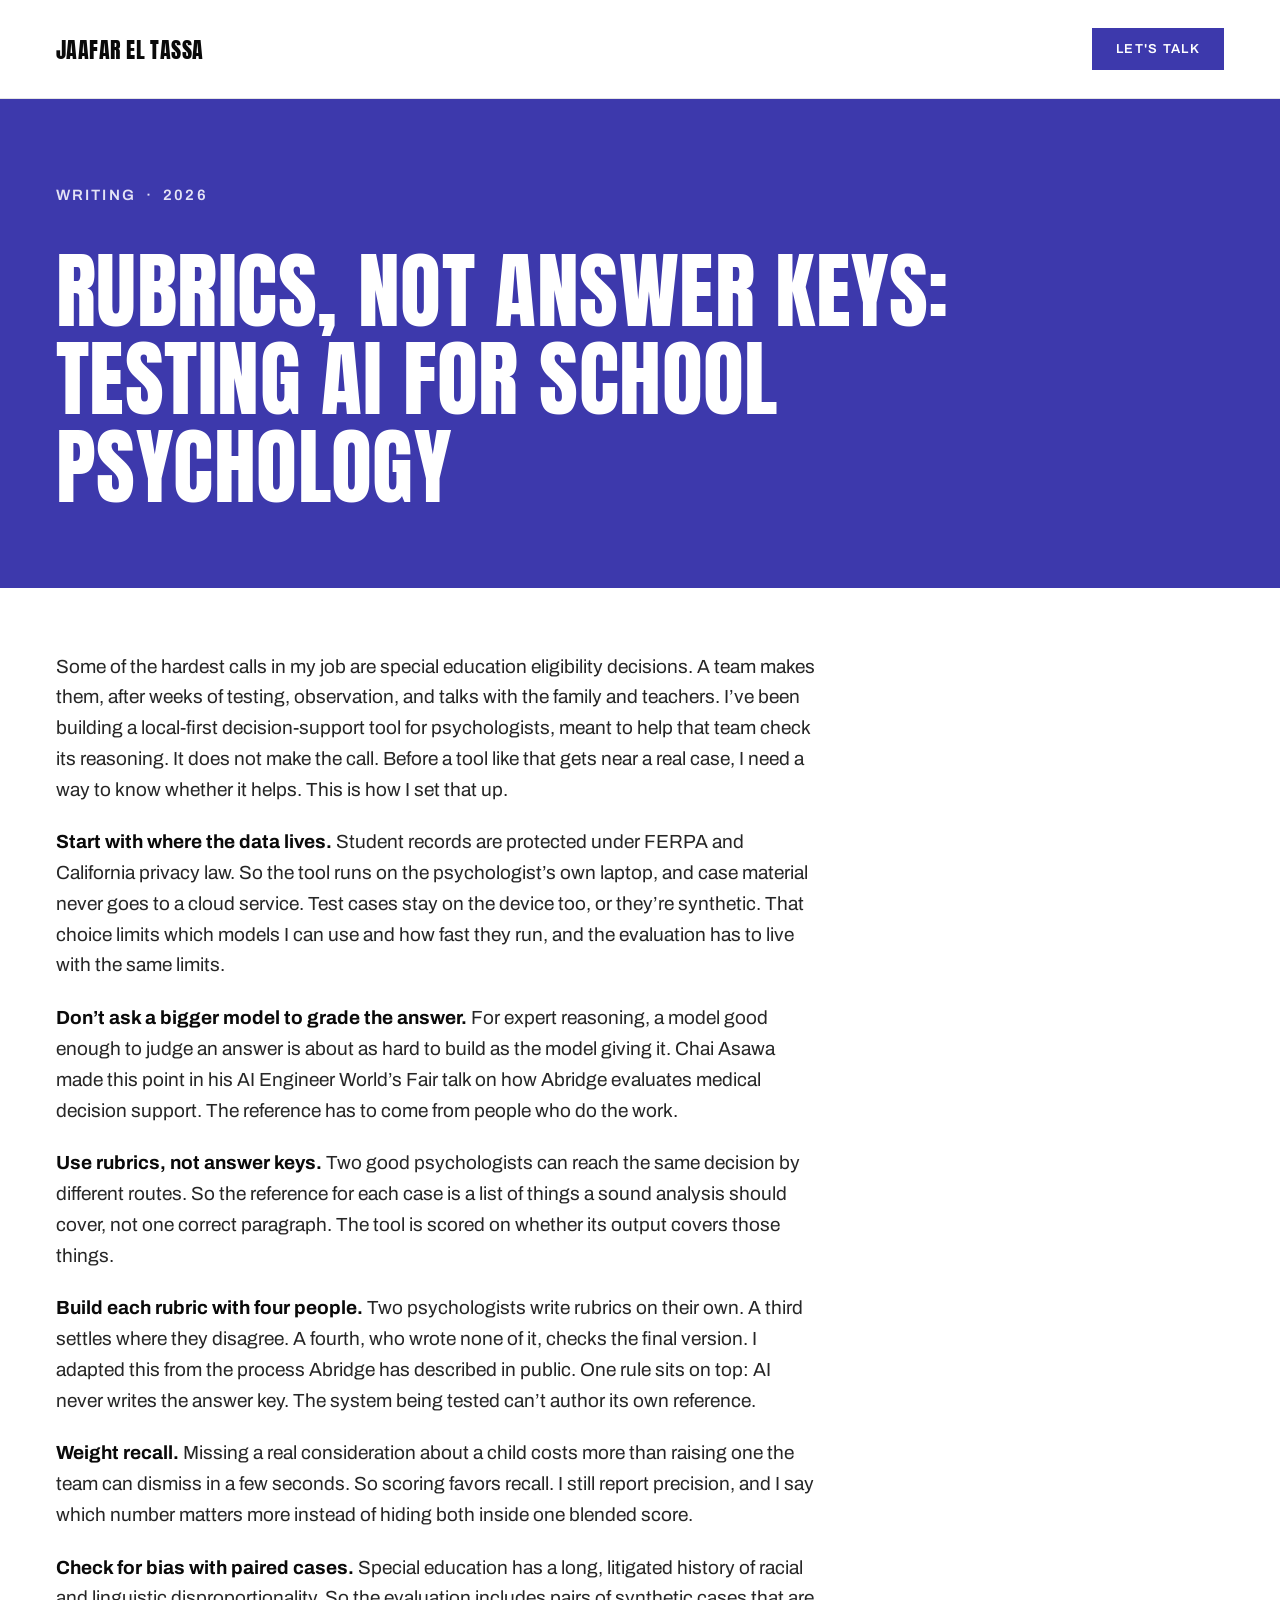
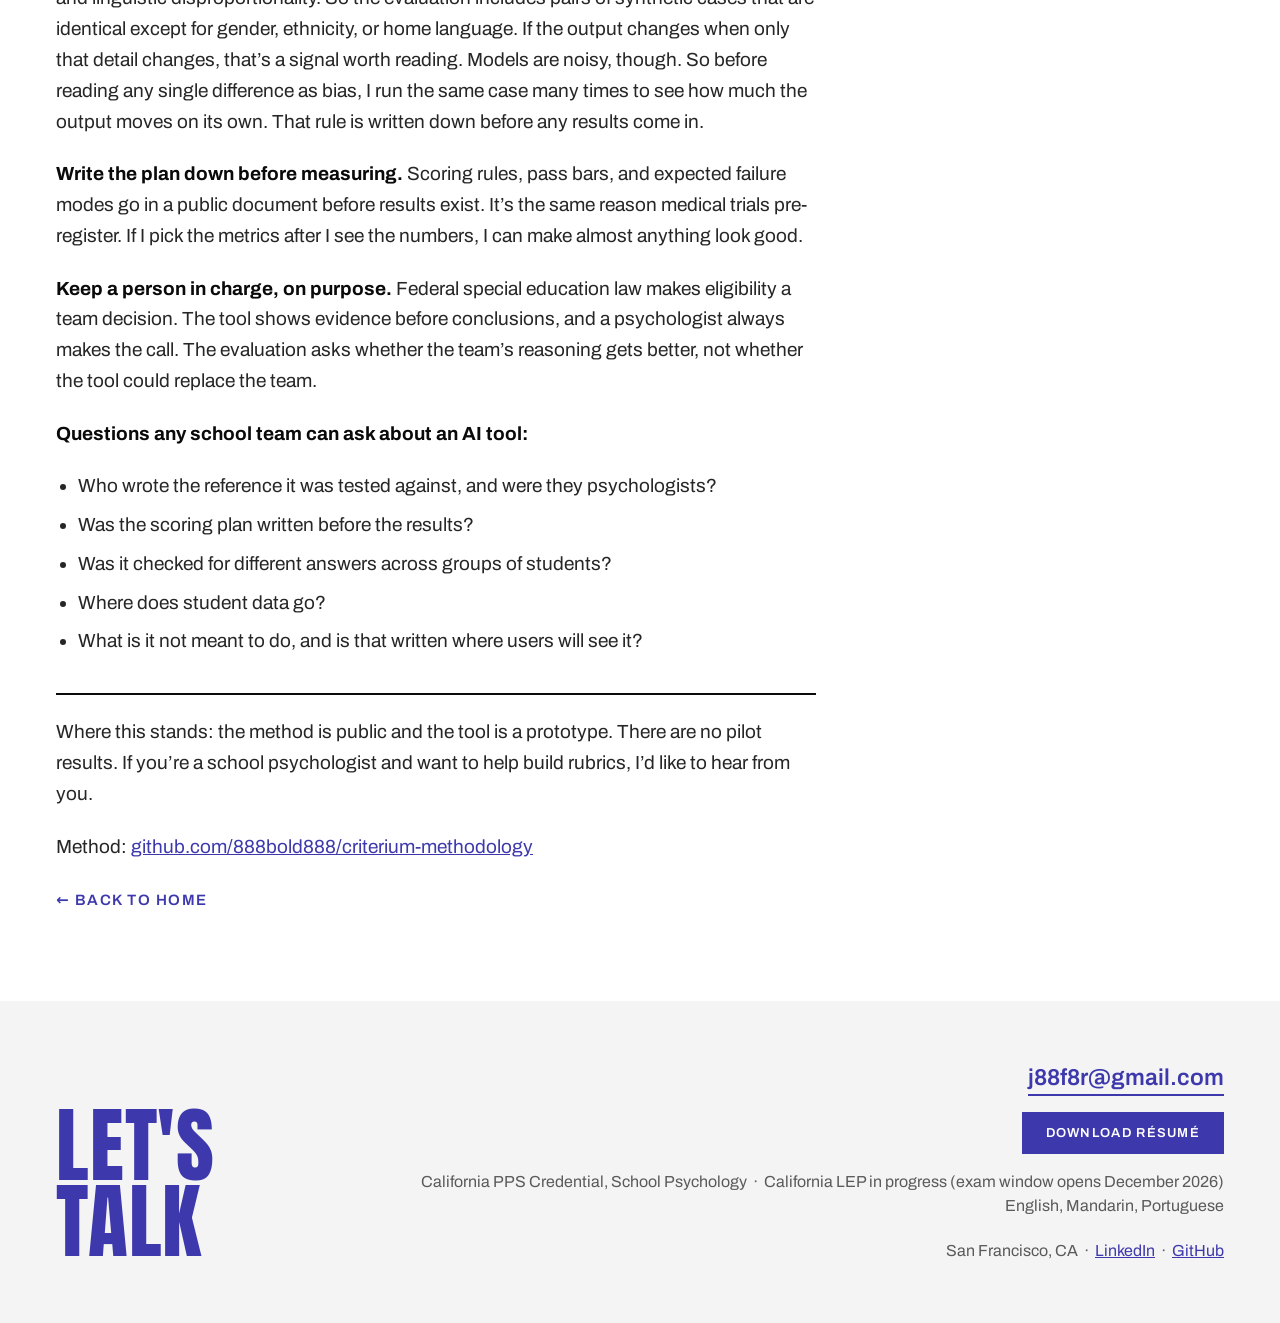
==== writing/rubrics-not-answer-keys.html @ ced7caca "Temporary preview of site-refresh-2026-10-07 (1c26b8d), noindex, no CNAME" ====
<!doctype html>
<html lang="en">
<head>
<meta charset="utf-8">
<meta name="robots" content="noindex, nofollow">
<meta name="viewport" content="width=device-width, initial-scale=1">
<title>Rubrics, Not Answer Keys: Testing AI for School Psychology · Jaafar El Tassa</title>
<meta name="description" content="How a school psychologist designs evals for AI decision support: psychologist-built rubrics, recall-weighted scoring, paired-case bias checks, and plans written before results.">
<meta property="og:type" content="article">
<meta property="og:title" content="Rubrics, Not Answer Keys: Testing AI for School Psychology">
<meta property="og:description" content="How a school psychologist designs evals for AI decision support.">
<meta name="theme-color" content="#3D39AC">
<link rel="icon" href="data:image/svg+xml,%3Csvg xmlns='http://www.w3.org/2000/svg' viewBox='0 0 64 64'%3E%3Crect width='64' height='64' fill='%233D39AC'/%3E%3Cpath d='M38 14v26c0 7-4 11-11 11-3 0-6-1-8-2l2-6c2 1 4 1 5 1 3 0 4-2 4-5V14z' fill='%23fff'/%3E%3C/svg%3E">
<link rel="stylesheet" href="../fonts.css">
<style>
  :root {
    --blue: #3D39AC;
    --blue-dark: #302D86;
    --ink: #0A0A0A;
    --body: #262626;
    --muted: #5A5A5A;
    --faint: #6A6A6A;
    --rule: #E4E4E4;
    --paper: #FFFFFF;
    --footer: #F4F4F4;
    --pad: 56px;
    color-scheme: light;
  }
  * { box-sizing: border-box; }
  html { -webkit-text-size-adjust: 100%; }
  body { margin: 0; background: var(--paper); color: var(--ink); font-family: 'Archivo', system-ui, -apple-system, 'Segoe UI', sans-serif; }
  a { color: var(--blue); }
  a:hover { color: var(--blue-dark); }
  a:focus-visible { outline: 3px solid var(--blue); outline-offset: 3px; }
  .wrap { max-width: 1280px; margin: 0 auto; padding: 0 var(--pad); }

  /* Top bar */
  .top { border-bottom: 1px solid var(--rule); }
  .top .wrap { display: flex; justify-content: space-between; align-items: center; padding-top: 28px; padding-bottom: 28px; gap: 16px; }
  .wordmark { font-family: 'Anton', Impact, sans-serif; font-size: 22px; letter-spacing: 0.02em; text-transform: uppercase; }
  .btn { display: inline-block; font-size: 13px; font-weight: 600; letter-spacing: 0.1em; text-transform: uppercase; text-decoration: none; }
  .btn-blue { padding: 14px 24px; background: var(--blue); color: #FFFFFF; }
  .btn-blue:hover { background: var(--blue-dark); color: #FFFFFF; }
  .btn-solid { padding: 14px 24px; background: var(--blue); color: #FFFFFF; }
  .btn-solid:hover { background: var(--blue-dark); color: #FFFFFF; }

  /* Banner */
  .hero { background: var(--blue); color: #FFFFFF; }
  .hero .wrap { padding-top: 84px; padding-bottom: 76px; display: flex; flex-direction: column; gap: 40px; }
  .hero h1 { margin: 0; font-family: 'Anton', Impact, sans-serif; font-weight: 400; font-size: min(180px, calc((100vw - 112px) / 5.6)); line-height: 1.02; letter-spacing: 0.005em; text-transform: uppercase; }
  .hero p { margin: 0; max-width: 800px; font-size: 21px; line-height: 1.6; color: #E4E3F5; border-top: 1px solid #7A77C5; padding-top: 32px; }

  /* Sections */
  .block { padding-top: 52px; }
  .block:first-child { padding-top: 76px; }
  .block-head { display: flex; justify-content: space-between; align-items: baseline; border-bottom: 2px solid var(--ink); padding-bottom: 16px; }
  .block-head h2 { margin: 0; font-size: 20px; font-weight: 700; letter-spacing: 0.14em; text-transform: uppercase; }
  .block-head span { font-size: 14px; font-weight: 500; color: var(--faint); }

  /* Entries */
  .entry { display: grid; grid-template-columns: repeat(12, minmax(0, 1fr)); column-gap: 32px; padding: 46px 0; border-bottom: 1px solid var(--rule); }
  .entry:last-child { border-bottom: 0; }
  .when { grid-column: span 2; font-size: 15px; font-weight: 600; letter-spacing: 0.04em; color: var(--faint); }
  .when.current { color: var(--blue); }
  .role { grid-column: span 4; padding-right: 24px; }
  .role h3 { margin: 0 0 10px; font-size: 27px; font-weight: 700; line-height: 1.2; letter-spacing: -0.015em; }
  .org { margin: 0; font-size: 16px; line-height: 1.5; color: var(--muted); }
  .points { grid-column: span 6; margin: 0; padding: 0; list-style: none; display: flex; flex-direction: column; gap: 16px; font-size: 19px; line-height: 1.62; color: var(--body); }
  .points strong { font-weight: 700; color: var(--ink); }

  /* Contact */
  .contact { margin-top: 40px; background: var(--footer); }
  .contact .wrap { padding-top: 64px; padding-bottom: 64px; display: flex; justify-content: space-between; align-items: flex-end; gap: 48px; }
  .talk { margin: 0; font-family: 'Anton', Impact, sans-serif; font-weight: 400; font-size: 82px; line-height: 0.92; letter-spacing: 0.01em; text-transform: uppercase; color: var(--blue); }
  .contact-links { display: flex; flex-direction: column; gap: 16px; align-items: flex-end; }
  .email { font-size: 23px; font-weight: 600; text-decoration: none; border-bottom: 2px solid var(--blue); padding-bottom: 4px; }
  .meta { margin-top: 8px; font-size: 16px; color: var(--muted); }
  .note { font-size: 14px; color: var(--muted); }

  /* Phone and narrow tablet */
  @media (max-width: 860px) {
    :root { --pad: 20px; }
    .top .wrap { padding-top: 16px; padding-bottom: 16px; }
    .wordmark { font-size: 16px; }
    .btn-blue { padding: 15px 18px; font-size: 11px; }
    .hero .wrap { padding-top: 44px; padding-bottom: 40px; gap: 28px; }
    .hero h1 { font-size: calc((100vw - 40px) / 5.6); line-height: 1.02; }
    .hero p { font-size: 18px; padding-top: 24px; }
    .block, .block:first-child { padding-top: 40px; }
    .block + .block { padding-top: 28px; }
    .block-head { padding-bottom: 12px; }
    .block-head h2 { font-size: 17px; }
    .block-head span { display: none; }
    .entry { display: flex; flex-direction: column; gap: 12px; padding: 30px 0; }
    .when { font-size: 13px; letter-spacing: 0.06em; text-transform: uppercase; }
    .role { padding-right: 0; }
    .role h3 { font-size: 24px; margin-bottom: 12px; }
    .org { font-size: 15px; }
    .points { gap: 14px; font-size: 17px; margin-top: 6px; }
    .contact .wrap { flex-direction: column; align-items: stretch; gap: 20px; padding-top: 40px; padding-bottom: 40px; }
    .talk { font-size: 52px; }
    .talk br { display: none; }
    .contact-links { align-items: flex-start; gap: 20px; }
    .email { font-size: 18px; }
    .btn-solid { align-self: stretch; text-align: center; font-size: 12px; padding: 17px 20px; }
    .meta { margin-top: 0; font-size: 15px; }
  }

  /* ---- Added for the new sections (same tokens as above) ---- */
  .hero p strong { color: #FFFFFF; font-weight: 600; }
  .hero a { color: #FFFFFF; }
  .hero a:hover { color: #E4E3F5; }
  .hero-row { display: flex; align-items: center; justify-content: space-between; gap: 32px; max-width: 800px; }
  .hero p.impact { border-top: 0; padding-top: 0; font-size: 17px; font-weight: 600; line-height: 1.5; color: #FFFFFF; }
  .creds { font-size: 16px; line-height: 1.5; color: var(--muted); text-align: right; }
  .flow { grid-column: 3 / -1; list-style: none; margin: 36px 0 0; padding: 0; display: flex; gap: 40px; }
  .flow li { position: relative; flex: 1; border-top: 2px solid var(--ink); padding-top: 12px; font-size: 15px; font-weight: 600; line-height: 1.4; color: var(--body); }
  .flow li:not(:last-child)::after { content: "\2192"; position: absolute; right: -28px; top: 10px; font-size: 18px; font-weight: 700; color: var(--blue); }
  .flow li.person { border-top-color: var(--blue); color: var(--blue); }
  .flow-note { grid-column: 3 / -1; margin: 14px 0 0; font-size: 15px; font-weight: 600; color: var(--muted); }
  .flow-note b { color: var(--blue); font-weight: 600; }
  .routes-head { grid-column: 3 / -1; margin: 30px 0 0; font-size: 15px; font-weight: 600; color: var(--blue); }
  .routes { grid-column: 3 / -1; list-style: none; margin: 12px 0 0; padding: 0; display: grid; grid-template-columns: repeat(3, 1fr); gap: 40px; }
  .routes li { border-top: 2px solid var(--blue); padding-top: 12px; font-size: 15px; line-height: 1.4; color: var(--muted); }
  .routes li b { display: block; font-weight: 600; color: var(--ink); }
  @media (max-width: 860px) {
    .flow { flex-direction: column; gap: 26px; margin-top: 18px; }
    .flow li:not(:last-child)::after { content: "\2193"; right: auto; left: 0; top: auto; bottom: -25px; }
    .flow-note { margin-top: 10px; }
    .routes { grid-template-columns: 1fr; gap: 20px; }
    .routes-head { margin-top: 24px; }
    .hero-row { flex-direction: column; align-items: stretch; gap: 20px; }
    .hero p.impact { font-size: 16px; padding-top: 0; }
    .creds { font-size: 15px; text-align: left; }
  }

  /* ---- Piece page (same tokens as the home page) ---- */
  .wordmark { color: var(--ink); text-decoration: none; }
  .wordmark:hover { color: var(--blue); }
  .hero .kicker { margin: 0; border-top: 0; padding-top: 0; font-size: 15px; font-weight: 600; letter-spacing: 0.14em; text-transform: uppercase; color: #E4E3F5; }
  .hero h1.piece-title { font-size: min(84px, calc((100vw - 112px) / 9)); line-height: 1.05; max-width: 1000px; }
  .piece { max-width: 760px; padding-top: 64px; padding-bottom: 24px; font-size: 19px; line-height: 1.62; color: var(--body); }
  .piece p { margin: 0 0 22px; }
  .piece strong { font-weight: 700; color: var(--ink); }
  .piece ul { margin: 0 0 22px; padding-left: 22px; }
  .piece li { margin-bottom: 8px; }
  .piece .status { border-top: 2px solid var(--ink); padding-top: 22px; margin-top: 36px; }
  .piece .back { font-size: 15px; font-weight: 600; letter-spacing: 0.1em; text-transform: uppercase; text-decoration: none; }
  @media (max-width: 860px) {
    .hero h1.piece-title { font-size: calc((100vw - 40px) / 8); }
    .hero .kicker { font-size: 13px; }
    .piece { padding-top: 40px; font-size: 17px; }
  }
</style>
</head>
<body>

<header class="top">
  <div class="wrap">
    <a class="wordmark" href="../">Jaafar El Tassa</a>
    <a class="btn btn-blue" href="#contact">Let's talk</a>
  </div>
</header>

<section class="hero">
  <div class="wrap">
    <p class="kicker">Writing &nbsp;&middot;&nbsp; 2026</p>
    <h1 class="piece-title">Rubrics, Not Answer Keys: Testing AI for School Psychology</h1>
  </div>
</section>

<main class="wrap">
<article class="piece">
<p>Some of the hardest calls in my job are special education eligibility decisions. A team makes them, after weeks of testing, observation, and talks with the family and teachers. I&rsquo;ve been building a local-first decision-support tool for psychologists, meant to help that team check its reasoning. It does not make the call. Before a tool like that gets near a real case, I need a way to know whether it helps. This is how I set that up.</p>
<p><strong>Start with where the data lives.</strong> Student records are protected under FERPA and California privacy law. So the tool runs on the psychologist&rsquo;s own laptop, and case material never goes to a cloud service. Test cases stay on the device too, or they&rsquo;re synthetic. That choice limits which models I can use and how fast they run, and the evaluation has to live with the same limits.</p>
<p><strong>Don&rsquo;t ask a bigger model to grade the answer.</strong> For expert reasoning, a model good enough to judge an answer is about as hard to build as the model giving it. Chai Asawa made this point in his AI Engineer World&rsquo;s Fair talk on how Abridge evaluates medical decision support. The reference has to come from people who do the work.</p>
<p><strong>Use rubrics, not answer keys.</strong> Two good psychologists can reach the same decision by different routes. So the reference for each case is a list of things a sound analysis should cover, not one correct paragraph. The tool is scored on whether its output covers those things.</p>
<p><strong>Build each rubric with four people.</strong> Two psychologists write rubrics on their own. A third settles where they disagree. A fourth, who wrote none of it, checks the final version. I adapted this from the process Abridge has described in public. One rule sits on top: AI never writes the answer key. The system being tested can&rsquo;t author its own reference.</p>
<p><strong>Weight recall.</strong> Missing a real consideration about a child costs more than raising one the team can dismiss in a few seconds. So scoring favors recall. I still report precision, and I say which number matters more instead of hiding both inside one blended score.</p>
<p><strong>Check for bias with paired cases.</strong> Special education has a long, litigated history of racial and linguistic disproportionality. So the evaluation includes pairs of synthetic cases that are identical except for gender, ethnicity, or home language. If the output changes when only that detail changes, that&rsquo;s a signal worth reading. Models are noisy, though. So before reading any single difference as bias, I run the same case many times to see how much the output moves on its own. That rule is written down before any results come in.</p>
<p><strong>Write the plan down before measuring.</strong> Scoring rules, pass bars, and expected failure modes go in a public document before results exist. It&rsquo;s the same reason medical trials pre-register. If I pick the metrics after I see the numbers, I can make almost anything look good.</p>
<p><strong>Keep a person in charge, on purpose.</strong> Federal special education law makes eligibility a team decision. The tool shows evidence before conclusions, and a psychologist always makes the call. The evaluation asks whether the team&rsquo;s reasoning gets better, not whether the tool could replace the team.</p>
<p><strong>Questions any school team can ask about an AI tool:</strong></p>
<ul>
  <li>Who wrote the reference it was tested against, and were they psychologists?</li>
  <li>Was the scoring plan written before the results?</li>
  <li>Was it checked for different answers across groups of students?</li>
  <li>Where does student data go?</li>
  <li>What is it not meant to do, and is that written where users will see it?</li>
</ul>
<p class="status">Where this stands: the method is public and the tool is a prototype. There are no pilot results. If you&rsquo;re a school psychologist and want to help build rubrics, I&rsquo;d like to hear from you.</p>
<p>Method: <a href="https://github.com/888bold888/criterium-methodology">github.com/888bold888/criterium-methodology</a></p>
<p><a class="back" href="../">&larr; Back to home</a></p>
</article>
</main>

<footer class="contact" id="contact">
  <div class="wrap">
    <h2 class="talk">Let's<br> talk</h2>
    <div class="contact-links">
      <a class="email" href="#contact" data-e="moc.liamg|r8f88j" data-show>Email me</a>
      <noscript><span class="note">My email address is in the résumé PDF.</span></noscript>
      <a class="btn btn-solid" href="../Jaafar_El_Tassa_Resume.pdf">Download résumé</a>
      <span class="creds">California PPS Credential, School Psychology &nbsp;&middot;&nbsp; California LEP in progress (exam window opens December 2026)<br>English, Mandarin, Portuguese</span>
      <span class="meta">San Francisco, CA &nbsp;&middot;&nbsp; <a href="https://linkedin.com/in/eltassa">LinkedIn</a> &nbsp;&middot;&nbsp; <a href="https://github.com/888bold888">GitHub</a></span>
    </div>
  </div>
</footer>

<script>
  // Builds the email links in the browser so the address never appears in the page source.
  document.querySelectorAll('[data-e]').forEach(function (a) {
    var addr = a.getAttribute('data-e').split('').reverse().join('').replace('|', '@');
    a.href = 'mailto:' + addr;
    if (a.hasAttribute('data-show')) a.textContent = addr;
  });
</script>
</body>
</html>
---- fonts.css ----
/* Self-hosted fonts: Anton and Archivo (SIL Open Font License). No requests to Google. Do not edit. */
@font-face{font-family:'Anton';font-style:normal;font-weight:400;font-display:swap;src:url([data-uri]) format('woff2');}
@font-face{font-family:'Archivo';font-style:normal;font-weight:400;font-display:swap;src:url([data-uri]) format('woff2');}
@font-face{font-family:'Archivo';font-style:normal;font-weight:500;font-display:swap;src:url([data-uri]) format('woff2');}
@font-face{font-family:'Archivo';font-style:normal;font-weight:600;font-display:swap;src:url([data-uri]) format('woff2');}
@font-face{font-family:'Archivo';font-style:normal;font-weight:700;font-display:swap;src:url([data-uri]) format('woff2');}
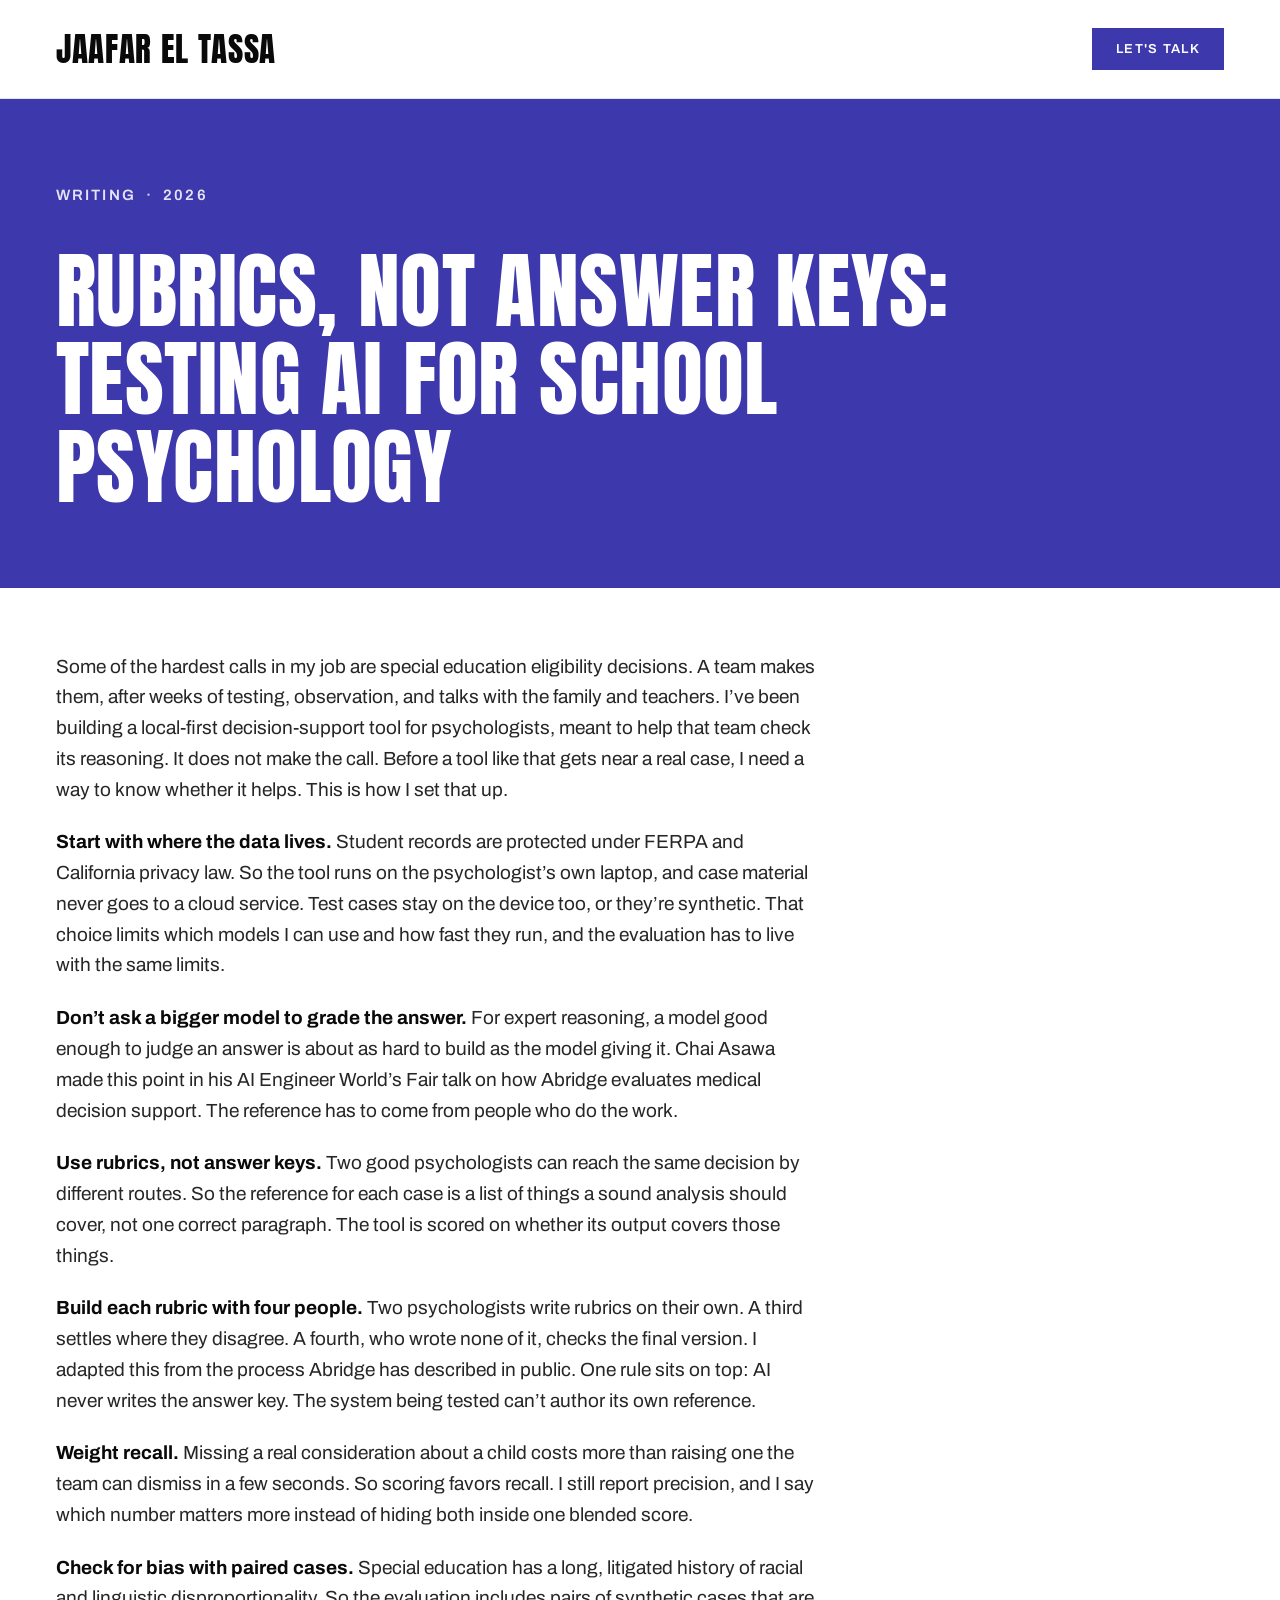
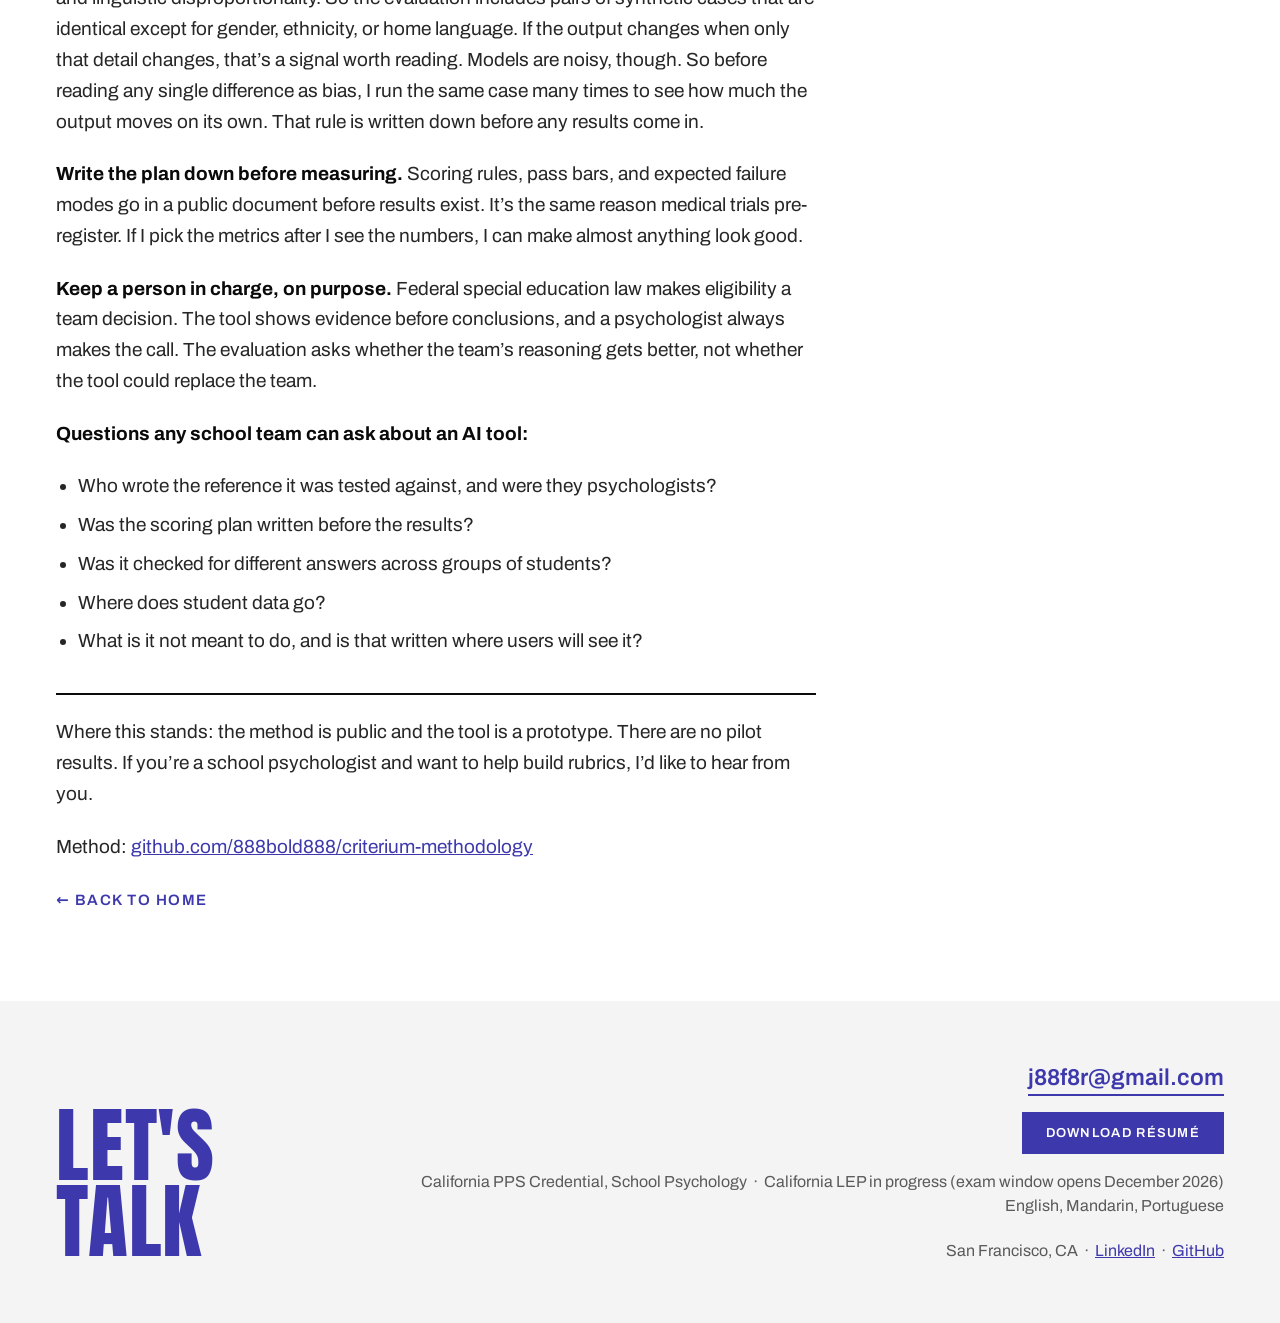
==== commit 5bbb718d: "Refresh preview to site branch 3503728 (1600px frame, new meta description), noindex, no CNAME" ====
--- a/writing/rubrics-not-answer-keys.html
+++ b/writing/rubrics-not-answer-keys.html
@@ -32,12 +32,12 @@
   a { color: var(--blue); }
   a:hover { color: var(--blue-dark); }
   a:focus-visible { outline: 3px solid var(--blue); outline-offset: 3px; }
-  .wrap { max-width: 1280px; margin: 0 auto; padding: 0 var(--pad); }
+  .wrap { max-width: 1600px; margin: 0 auto; padding: 0 var(--pad); }
 
   /* Top bar */
   .top { border-bottom: 1px solid var(--rule); }
   .top .wrap { display: flex; justify-content: space-between; align-items: center; padding-top: 28px; padding-bottom: 28px; gap: 16px; }
-  .wordmark { font-family: 'Anton', Impact, sans-serif; font-size: 22px; letter-spacing: 0.02em; text-transform: uppercase; }
+  .wordmark { font-family: 'Anton', Impact, sans-serif; font-size: 33px; line-height: 1; letter-spacing: 0.02em; text-transform: uppercase; }
   .btn { display: inline-block; font-size: 13px; font-weight: 600; letter-spacing: 0.1em; text-transform: uppercase; text-decoration: none; }
   .btn-blue { padding: 14px 24px; background: var(--blue); color: #FFFFFF; }
   .btn-blue:hover { background: var(--blue-dark); color: #FFFFFF; }
@@ -81,7 +81,7 @@
   @media (max-width: 860px) {
     :root { --pad: 20px; }
     .top .wrap { padding-top: 16px; padding-bottom: 16px; }
-    .wordmark { font-size: 16px; }
+    .wordmark { font-size: 22px; }
     .btn-blue { padding: 15px 18px; font-size: 11px; }
     .hero .wrap { padding-top: 44px; padding-bottom: 40px; gap: 28px; }
     .hero h1 { font-size: calc((100vw - 40px) / 5.6); line-height: 1.02; }
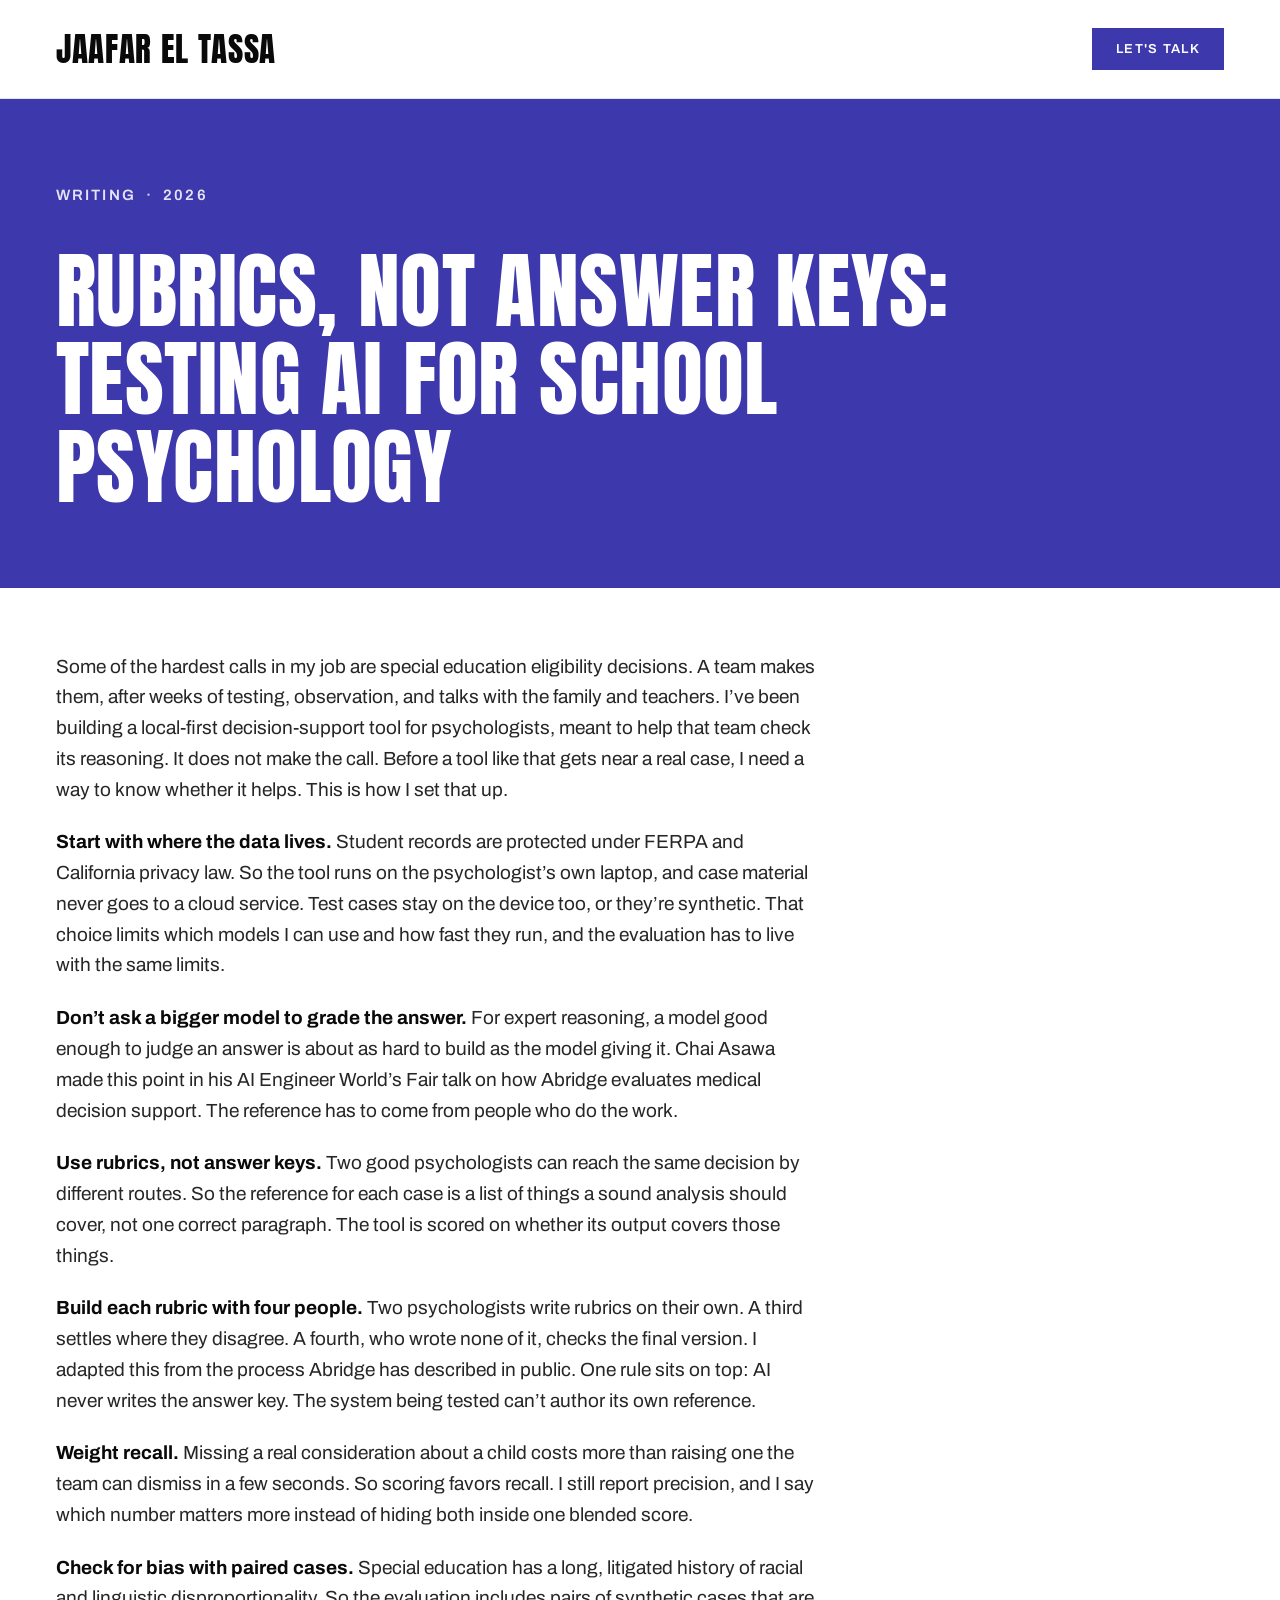
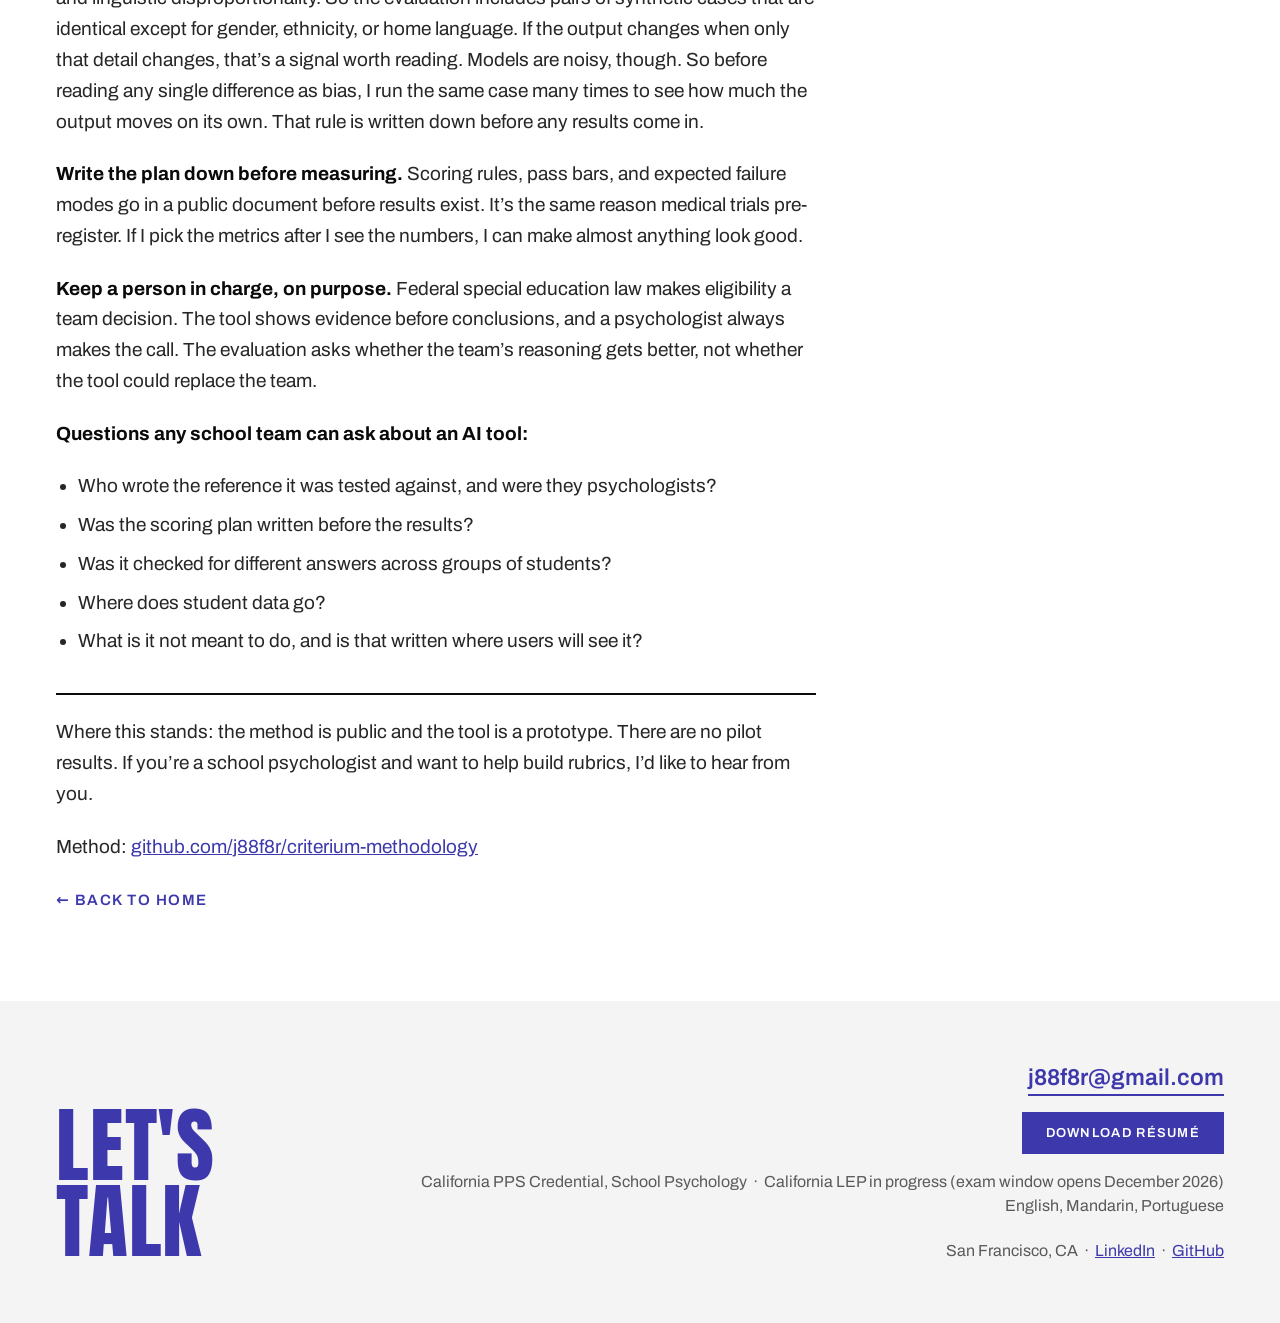
==== commit d796ea68: "Preview: j88f8r links, resume update" ====
--- a/writing/rubrics-not-answer-keys.html
+++ b/writing/rubrics-not-answer-keys.html
@@ -1,8 +1,8 @@
 <!doctype html>
 <html lang="en">
 <head>
+<meta name="robots" content="noindex, nofollow">
 <meta charset="utf-8">
-<meta name="robots" content="noindex, nofollow">
 <meta name="viewport" content="width=device-width, initial-scale=1">
 <title>Rubrics, Not Answer Keys: Testing AI for School Psychology · Jaafar El Tassa</title>
 <meta name="description" content="How a school psychologist designs evals for AI decision support: psychologist-built rubrics, recall-weighted scoring, paired-case bias checks, and plans written before results.">
@@ -189,7 +189,7 @@
   <li>What is it not meant to do, and is that written where users will see it?</li>
 </ul>
 <p class="status">Where this stands: the method is public and the tool is a prototype. There are no pilot results. If you&rsquo;re a school psychologist and want to help build rubrics, I&rsquo;d like to hear from you.</p>
-<p>Method: <a href="https://github.com/888bold888/criterium-methodology">github.com/888bold888/criterium-methodology</a></p>
+<p>Method: <a href="https://github.com/j88f8r/criterium-methodology">github.com/j88f8r/criterium-methodology</a></p>
 <p><a class="back" href="../">&larr; Back to home</a></p>
 </article>
 </main>
@@ -202,7 +202,7 @@
       <noscript><span class="note">My email address is in the résumé PDF.</span></noscript>
       <a class="btn btn-solid" href="../Jaafar_El_Tassa_Resume.pdf">Download résumé</a>
       <span class="creds">California PPS Credential, School Psychology &nbsp;&middot;&nbsp; California LEP in progress (exam window opens December 2026)<br>English, Mandarin, Portuguese</span>
-      <span class="meta">San Francisco, CA &nbsp;&middot;&nbsp; <a href="https://linkedin.com/in/eltassa">LinkedIn</a> &nbsp;&middot;&nbsp; <a href="https://github.com/888bold888">GitHub</a></span>
+      <span class="meta">San Francisco, CA &nbsp;&middot;&nbsp; <a href="https://linkedin.com/in/eltassa">LinkedIn</a> &nbsp;&middot;&nbsp; <a href="https://github.com/j88f8r">GitHub</a></span>
     </div>
   </div>
 </footer>
